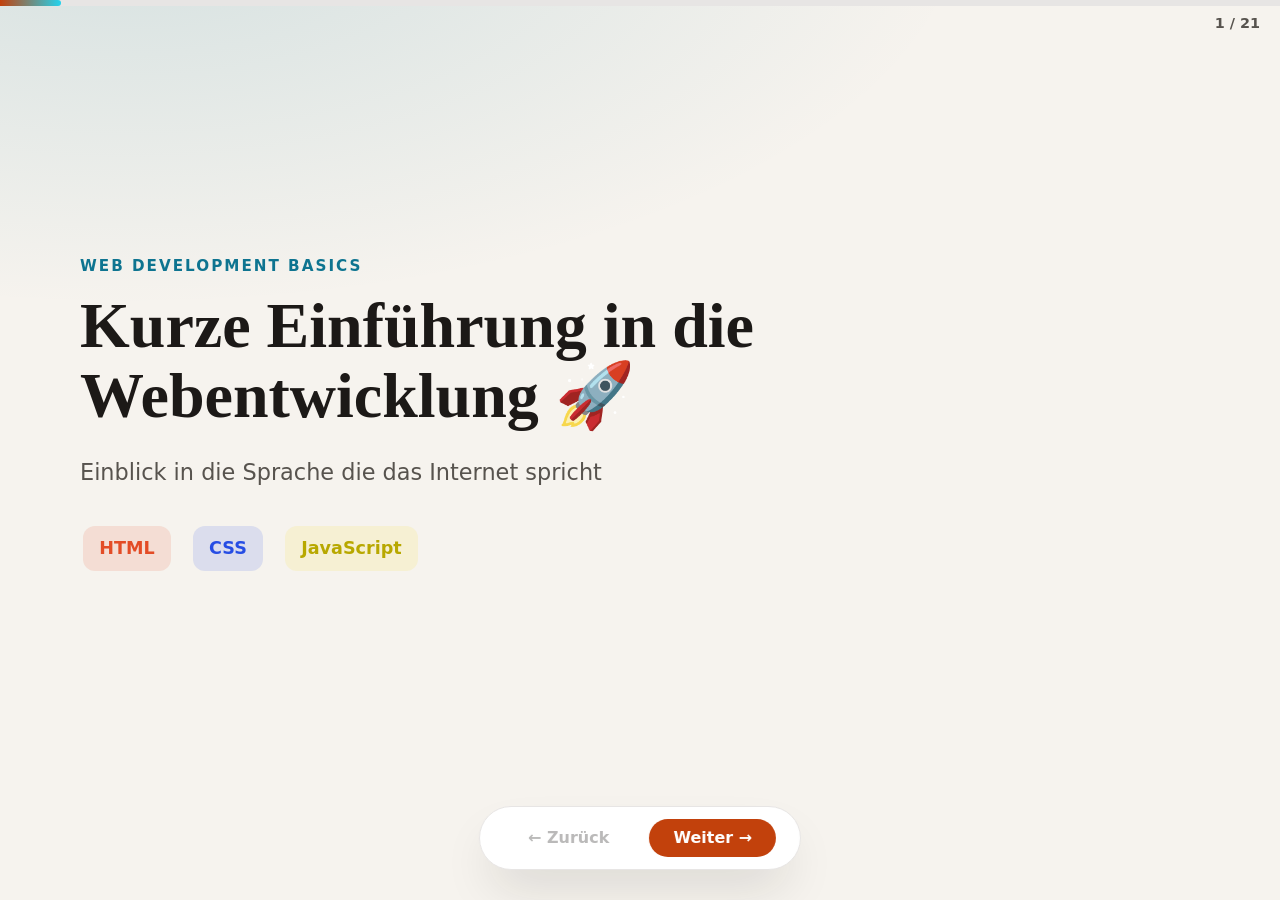
==== web_development_basics.html @ 0b171f01 "add web development basics" ====
<!DOCTYPE html>
<html lang="de">
<head>
    <meta charset="UTF-8">
    <meta name="viewport" content="width=device-width, initial-scale=1.0">
    <title>Web Dev Einführung</title>
    <link href="[fonts.googleapis.com](https://fonts.googleapis.com/css2?family=Fraunces:wght@400;700;900&family=Source+Sans+3:wght@400;600;700;800&family=Fira+Code:wght@400;500&display=swap)" rel="stylesheet">
    <style>
        :root {
            --color-bg: #f6f3ee;
            --color-surface: #ffffff;
            --color-text: #1c1917;
            --color-muted: #57534e;
            --color-primary: #c2410c;
            --color-primary-hover: #9a3412;
            --color-accent: #0e7490;
            --color-accent-light: #22d3ee;
            --color-border: #e7e5e4;
            --color-success: #16a34a;
            --color-warning: #eab308;
            --radius: 20px;
            --radius-sm: 12px;
            --shadow: 0 25px 50px -12px rgb(28 25 23 / 15%);
            --shadow-sm: 0 10px 25px -5px rgb(28 25 23 / 10%);
            --font-display: "Fraunces", Georgia, serif;
            --font-body: "Source Sans 3", system-ui, sans-serif;
            --font-code: "Fira Code", "Courier New", monospace;
            --space: clamp(1.5rem, 5vw, 3rem);
            --max: 70rem;
        }

        @media (prefers-color-scheme: dark) {
            :root {
                --color-bg: #1c1917;
                --color-surface: #292524;
                --color-text: #fafaf9;
                --color-muted: #a8a29e;
                --color-primary: #fb923c;
                --color-accent: #0e7490;
                --color-accent-light: #22d3ee;
                --color-border: #44403c;
            }
        }

        * {
            box-sizing: border-box;
        }

        body {
            margin: 0;
            min-height: 100vh;
            font-family: var(--font-body);
            font-size: 1.2rem;
            line-height: 1.6;
            color: var(--color-text);
            background: radial-gradient(120% 80% at 10% -10%, rgb(14 116 144 / 15%), transparent 55%), var(--color-bg);
            overflow: hidden;
        }

        .card-fancy > button {
            &:hover {
                transform: scale(1.05);
                transition: transform 0.3s ease;
                box-shadow: rgba(0, 0, 0, 0.35) 0px 5px 15px;
            }
        }

        /* Progress Bar */
        .progress-container {
            position: fixed;
            top: 0;
            left: 0;
            right: 0;
            height: 6px;
            background: var(--color-border);
            z-index: 1000;
        }

        .progress-bar {
            height: 100%;
            background: linear-gradient(90deg, var(--color-primary), var(--color-accent-light));
            transition: width 0.4s cubic-bezier(0.4, 0, 0.2, 1);
            border-radius: 0 3px 3px 0;
        }

        .progress-text {
            position: fixed;
            top: 12px;
            right: 20px;
            font-size: 0.9rem;
            font-weight: 700;
            color: var(--color-muted);
            z-index: 1000;
        }

        .slide-container {
            height: 100vh;
            display: flex;
            align-items: center;
            justify-content: center;
            padding: var(--space);
            padding-bottom: 120px;
        }

        .slide {
            display: none;
            width: min(100%, var(--max));
            max-height: calc(100vh - 180px);
            overflow-y: auto;
            animation: slideUp 0.5s cubic-bezier(0.2, 0.8, 0.2, 1);
        }

        .slide.active { 
            display: block; 
        }

        .slide::-webkit-scrollbar {
            width: 8px;
        }

        .slide::-webkit-scrollbar-track {
            background: transparent;
        }

        .slide::-webkit-scrollbar-thumb {
            background: var(--color-border);
            border-radius: 4px;
        }

        @keyframes slideUp {
            from { opacity: 0; transform: translateY(30px); }
            to { opacity: 1; transform: translateY(0); }
        }

        h1 { 
            font-family: var(--font-display); 
            font-size: clamp(2.5rem, 8vw, 4rem); 
            line-height: 1.1; 
            margin: 0 0 1.5rem 0;
            font-weight: 900;
        }

        h2 { 
            font-family: var(--font-display); 
            font-size: clamp(1.8rem, 5vw, 2.5rem); 
            margin: 0 0 1.5rem 0; 
            color: var(--color-primary);
            font-weight: 700;
        }

        h3 { 
            font-size: 1.4rem; 
            margin: 0 0 0.75rem 0;
            font-weight: 700;
        }

        p {
            margin: 0 0 1rem 0;
        }

        .eyebrow { 
            color: var(--color-accent); 
            font-weight: 800; 
            text-transform: uppercase; 
            font-size: 0.95rem; 
            letter-spacing: 2px; 
            margin-bottom: 0.75rem; 
            display: block; 
        }

        /* Code Blocks */
        .code-block {
            background: #1e1e1e;
            color: #e0e0e0;
            border-radius: var(--radius-sm);
            padding: 1.25rem 1.5rem;
            font-family: var(--font-code);
            font-size: 0.95rem;
            line-height: 1.6;
            margin: 1rem 0;
            box-shadow: var(--shadow-sm);
            border-left: 5px solid var(--color-accent);
            text-align: left;
            overflow-x: auto;
            white-space: pre-wrap;
            word-break: break-word;
        }

        .code-block.html { border-left-color: #e34c26; }
        .code-block.css { border-left-color: #264de4; }
        .code-block.js { border-left-color: #f7df1e; }

        .code-inline {
            background: rgba(14, 116, 144, 0.15);
            color: var(--color-accent);
            padding: 0.15rem 0.5rem;
            border-radius: 6px;
            font-family: var(--font-code);
            font-size: 0.9em;
        }

        /* Syntax Highlighting */
        .tag { color: #569cd6; }
        .attr { color: #9cdcfe; }
        .string { color: #ce9178; }
        .comment { color: #6a9955; font-style: italic; }
        .keyword { color: #c586c0; }
        .function { color: #dcdcaa; }
        .variable { color: #9cdcfe; }
        .property { color: #4fc1ff; }
        .number { color: #b5cea8; }
        .operator { color: #d4d4d4; }

        /* Grid Layouts */
        .grid { 
            display: grid; 
            grid-template-columns: repeat(auto-fit, minmax(280px, 1fr)); 
            gap: 1.5rem; 
        }

        .grid-3 {
            display: grid;
            grid-template-columns: repeat(3, 1fr);
            gap: 1rem;
        }

        @media (max-width: 768px) {
            .grid-3 {
                grid-template-columns: 1fr;
            }
        }

        /* Cards */
        .card { 
            background: var(--color-surface); 
            padding: 1.5rem; 
            border-radius: var(--radius); 
            border: 1px solid var(--color-border); 
            box-shadow: var(--shadow-sm);
        }

        .card-highlight {
            border-top: 4px solid var(--color-primary);
        }

        .card-accent {
            border-left: 4px solid var(--color-accent);
        }

        /* Tag Pills */
        .tag-pill {
            display: inline-block;
            padding: 0.3rem 0.8rem;
            border-radius: 999px;
            font-size: 0.85rem;
            font-weight: 700;
            margin: 0.2rem;
        }

        .tag-html { background: #e34c2620; color: #e34c26; }
        .tag-css { background: #264de420; color: #264de4; }
        .tag-js { background: #f7df1e20; color: #b8a800; }

        /* Icon Boxes */
        .icon-box {
            width: 50px;
            height: 50px;
            border-radius: 12px;
            display: flex;
            align-items: center;
            justify-content: center;
            font-size: 1.5rem;
            margin-bottom: 1rem;
        }

        .icon-html { background: linear-gradient(135deg, #e34c26, #f06529); }
        .icon-css { background: linear-gradient(135deg, #264de4, #2965f1); }
        .icon-js { background: linear-gradient(135deg, #f7df1e, #e8d21d); }
        .icon-browser { background: linear-gradient(135deg, var(--color-accent), var(--color-accent-light)); }

        /* Comparison Cards */
        .comparison {
            display: grid;
            grid-template-columns: 1fr auto 1fr;
            gap: 1.5rem;
            align-items: center;
        }

        .comparison-arrow {
            font-size: 2rem;
            color: var(--color-primary);
        }

        @media (max-width: 768px) {
            .comparison {
                grid-template-columns: 1fr;
            }
            .comparison-arrow {
                transform: rotate(90deg);
                justify-self: center;
            }
        }

        /* Timeline */
        .timeline {
            position: relative;
            padding-left: 2rem;
        }

        .timeline::before {
            content: '';
            position: absolute;
            left: 0;
            top: 0;
            bottom: 0;
            width: 3px;
            background: linear-gradient(to bottom, var(--color-primary), var(--color-accent));
            border-radius: 3px;
        }

        .timeline-item {
            position: relative;
            padding-bottom: 1.5rem;
        }

        .timeline-item::before {
            content: '';
            position: absolute;
            left: -2rem;
            top: 0.5rem;
            width: 12px;
            height: 12px;
            background: var(--color-surface);
            border: 3px solid var(--color-primary);
            border-radius: 50%;
            transform: translateX(-4.5px);
        }

        .timeline-year {
            font-weight: 800;
            color: var(--color-primary);
            font-size: 1rem;
        }

        /* Flow Diagram */
        .flow {
            display: flex;
            align-items: center;
            justify-content: center;
            gap: 0.75rem;
            flex-wrap: wrap;
            margin: 1.5rem 0;
        }

        .flow-box {
            background: var(--color-surface);
            border: 2px solid var(--color-border);
            padding: 0.75rem 1.25rem;
            border-radius: var(--radius-sm);
            font-weight: 700;
            text-align: center;
        }

        .flow-box.highlight {
            border-color: var(--color-primary);
            background: rgba(194, 65, 12, 0.1);
        }

        .flow-arrow {
            color: var(--color-accent);
            font-size: 1.5rem;
        }

        /* Lists */
        .feature-list {
            list-style: none;
            padding: 0;
            margin: 1rem 0;
        }

        .feature-list li {
            padding: 0.5rem 0;
            padding-left: 2rem;
            position: relative;
        }

        .feature-list li::before {
            content: '✓';
            position: absolute;
            left: 0;
            color: var(--color-success);
            font-weight: 700;
        }

        /* Navigation Controls */
        .controls {
            position: fixed;
            bottom: 30px;
            left: 50%;
            transform: translateX(-50%);
            display: flex;
            gap: 1rem;
            background: var(--color-surface);
            backdrop-filter: blur(10px);
            padding: 0.75rem 1.5rem;
            border-radius: 999px;
            box-shadow: var(--shadow);
            border: 1px solid var(--color-border);
            z-index: 1000;
        }

        .btn { 
            font-size: 1rem; 
            padding: 0.6rem 1.5rem; 
            border-radius: 999px; 
            border: none; 
            cursor: pointer; 
            font-weight: 700; 
            font-family: var(--font-body);
            transition: all 0.3s ease;
            display: flex;
            align-items: center;
            gap: 0.5rem;
        }

        .btn-primary { 
            background: var(--color-primary); 
            color: white; 
        }

        .btn-primary:hover:not(:disabled) {
            background: var(--color-primary-hover);
            transform: translateY(-2px);
        }

        .btn-ghost { 
            background: transparent; 
            color: var(--color-text); 
        }

        .btn-ghost:hover:not(:disabled) {
            background: var(--color-border);
        }

        .btn:disabled {
            opacity: 0.3;
            cursor: not-allowed;
        }

        /* Intro Decoration */
        .intro-decoration {
            display: flex;
            gap: 1rem;
            margin-top: 2rem;
        }

        .intro-decoration span {
            padding: 0.5rem 1rem;
            border-radius: var(--radius-sm);
            font-weight: 700;
            font-size: 1.1rem;
        }

        /* Table Styles */
        .styled-table {
            width: 100%;
            border-collapse: collapse;
            margin: 1rem 0;
            font-size: 0.95rem;
        }

        .styled-table th,
        .styled-table td {
            padding: 0.75rem 1rem;
            text-align: left;
            border-bottom: 1px solid var(--color-border);
        }

        .styled-table th {
            background: var(--color-primary);
            color: white;
            font-weight: 700;
        }

        .styled-table tr:hover {
            background: rgba(14, 116, 144, 0.05);
        }

        /* Emoji Icons */
        .emoji-icon {
            font-size: 2rem;
            margin-bottom: 0.5rem;
            display: block;
        }

        /* Section Divider */
        .section-intro {
            text-align: center;
            padding: 2rem 0;
        }

        .section-intro .emoji-icon {
            font-size: 4rem;
        }

        /* Two Column Layout */
        .two-col {
            display: grid;
            grid-template-columns: 1fr 1fr;
            gap: 2rem;
            align-items: start;
        }

        @media (max-width: 768px) {
            .two-col {
                grid-template-columns: 1fr;
            }
        }

        /* Alert Box */
        .alert {
            padding: 1rem 1.25rem;
            border-radius: var(--radius-sm);
            margin: 1rem 0;
            display: flex;
            gap: 0.75rem;
            align-items: flex-start;
        }

        .alert-info {
            background: rgba(14, 116, 144, 0.1);
            border-left: 4px solid var(--color-accent);
        }

        .alert-tip {
            background: rgba(22, 163, 74, 0.1);
            border-left: 4px solid var(--color-success);
        }

        .alert-icon {
            font-size: 1.25rem;
            flex-shrink: 0;
        }
    </style>
</head>
<body>

    <!-- Progress Bar -->
    <div class="progress-container">
        <div class="progress-bar" id="progressBar"></div>
    </div>
    <div class="progress-text" id="progressText">1 / 20</div>

    <div class="slide-container">

        <!-- ==================== SLIDE 1: Intro ==================== -->
        <div class="slide active">
            <p class="eyebrow">Web Development Basics</p>
            <h1>Kurze Einführung in die Webentwicklung 🚀</h1>
            <p style="font-size: 1.4rem; color: var(--color-muted); max-width: 600px;">
                Einblick in die Sprache die das Internet spricht            
            </p>
            <div class="intro-decoration">
                <span class="tag-pill tag-html">HTML</span>
                <span class="tag-pill tag-css">CSS</span>
                <span class="tag-pill tag-js">JavaScript</span>
            </div>
        </div>

        <!-- ==================== SLIDE 2: Overview ==================== -->
        <div class="slide">
            <p class="eyebrow">Überblick</p>
            <h2>Die drei Säulen des Webs</h2>
            <div class="grid-3">
                <div class="card">
                    <div class="icon-box icon-html">📄</div>
                    <h3>HTML</h3>
                    <p>Das <strong>Skelett</strong> – definiert Struktur und Inhalt der Seite.</p>
                    <p style="color: var(--color-muted); font-size: 0.9rem;">„Was steht auf der Seite?"</p>
                </div>
                <div class="card">
                    <div class="icon-box icon-css">🎨</div>
                    <h3>CSS</h3>
                    <p>Das <strong>Styling</strong> – bestimmt Farben, Layouts und Animationen.</p>
                    <p style="color: var(--color-muted); font-size: 0.9rem;">„Wie sieht es aus?"</p>
                </div>
                <div class="card">
                    <div class="icon-box icon-js">⚡</div>
                    <h3>JavaScript</h3>
                    <p>Das <strong>Gehirn</strong> – macht die Seite interaktiv und dynamisch.</p>
                    <p style="color: var(--color-muted); font-size: 0.9rem;">„Was passiert beim Klick?"</p>
                </div>
            </div>
        </div>

        <!-- ==================== SLIDE 3: HTML Struktur ==================== -->
        <div class="slide">
            <p class="eyebrow">HTML Basics</p>
            <h2>Aufbau eines HTML-Dokuments</h2>
            <p>Jede Website beginnt mit dieser Grundstruktur:</p>
            <div class="code-block html"><span class="comment">&lt;!-- 1. Dokumenttyp: Sagt dem Browser "Das ist HTML5" --&gt;</span>
<span class="tag">&lt;!DOCTYPE html&gt;</span>

<span class="tag">&lt;html</span> <span class="attr">lang</span>=<span class="string">"de"</span><span class="tag">&gt;</span>

  <span class="comment">&lt;!-- 2. Head: Unsichtbare Infos für Browser & Suchmaschinen --&gt;</span>
  <span class="tag">&lt;head&gt;</span>
    <span class="tag">&lt;meta</span> <span class="attr">charset</span>=<span class="string">"UTF-8"</span><span class="tag">&gt;</span>
    <span class="tag">&lt;title&gt;</span>Meine Website<span class="tag">&lt;/title&gt;</span>
    <span class="tag">&lt;link</span> <span class="attr">rel</span>=<span class="string">"stylesheet"</span> <span class="attr">href</span>=<span class="string">"style.css"</span><span class="tag">&gt;</span>
  <span class="tag">&lt;/head&gt;</span>

  <span class="comment">&lt;!-- 3. Body: Alles, was man auf der Seite sieht --&gt;</span>
  <span class="tag">&lt;body&gt;</span>
    <span class="tag">&lt;header&gt;</span>Navigation & Logo<span class="tag">&lt;/header&gt;</span>
    <span class="tag">&lt;main&gt;</span>Hauptinhalt<span class="tag">&lt;/main&gt;</span>
    <span class="tag">&lt;footer&gt;</span>Impressum & Links<span class="tag">&lt;/footer&gt;</span>
  <span class="tag">&lt;/body&gt;</span>

<span class="tag">&lt;/html&gt;</span></div>
        </div>

        <!-- ==================== SLIDE 4: HTML Tags 1 ==================== -->
        <div class="slide">
            <p class="eyebrow">HTML Basics</p>
            <h2>Die wichtigsten HTML-Tags</h2>
            <div class="two-col">
                <div>
                    <h3>📝 Text-Elemente</h3>
                    <div class="code-block html"><span class="comment">&lt;!-- Überschriften (h1-h6) --&gt;</span>
<span class="tag">&lt;h1&gt;</span>Hauptüberschrift<span class="tag">&lt;/h1&gt;</span>
<span class="tag">&lt;h2&gt;</span>Unterüberschrift<span class="tag">&lt;/h2&gt;</span>

<span class="comment">&lt;!-- Absatz --&gt;</span>
<span class="tag">&lt;p&gt;</span>Das ist ein Textabsatz.<span class="tag">&lt;/p&gt;</span>

<span class="comment">&lt;!-- Hervorhebungen --&gt;</span>
<span class="tag">&lt;strong&gt;</span>Fett<span class="tag">&lt;/strong&gt;</span>
<span class="tag">&lt;em&gt;</span>Kursiv<span class="tag">&lt;/em&gt;</span>

<span class="comment">&lt;!-- Link --&gt;</span>
<span class="tag">&lt;a</span> <span class="attr">href</span>=<span class="string">"https://..."</span><span class="tag">&gt;</span>Klick mich<span class="tag">&lt;/a&gt;</span></div>
                </div>
                <div>
                    <h3>🖼️ Medien & Container</h3>
                    <div class="code-block html"><span class="comment">&lt;!-- Bild einfügen --&gt;</span>
<span class="tag">&lt;img</span> <span class="attr">src</span>=<span class="string">"foto.jpg"</span> <span class="attr">alt</span>=<span class="string">"Beschreibung"</span><span class="tag">&gt;</span>

<span class="comment">&lt;!-- Video einbetten --&gt;</span>
<span class="tag">&lt;video</span> <span class="attr">src</span>=<span class="string">"clip.mp4"</span> <span class="attr">controls</span><span class="tag">&gt;&lt;/video&gt;</span>

<span class="comment">&lt;!-- Container (keine Bedeutung, nur Gruppierung) --&gt;</span>
<span class="tag">&lt;div&gt;</span>
  Inhalt hier
<span class="tag">&lt;/div&gt;</span>

<span class="comment">&lt;!-- Inline-Container --&gt;</span>
<span class="tag">&lt;span&gt;</span>Text<span class="tag">&lt;/span&gt;</span></div>
                </div>
            </div>
        </div>

        <!-- ==================== SLIDE 5: HTML Tags 2 ==================== -->
        <div class="slide">
            <p class="eyebrow">HTML Basics</p>
            <h2>Listen & Tabellen</h2>
            <div class="two-col">
                <div>
                    <h3>📋 Listen</h3>
                    <div class="code-block html"><span class="comment">&lt;!-- Ungeordnete Liste (Punkte) --&gt;</span>
<span class="tag">&lt;ul&gt;</span>
  <span class="tag">&lt;li&gt;</span>Apfel<span class="tag">&lt;/li&gt;</span>
  <span class="tag">&lt;li&gt;</span>Banane<span class="tag">&lt;/li&gt;</span>
  <span class="tag">&lt;li&gt;</span>Kirsche<span class="tag">&lt;/li&gt;</span>
<span class="tag">&lt;/ul&gt;</span>

<span class="comment">&lt;!-- Geordnete Liste (Zahlen) --&gt;</span>
<span class="tag">&lt;ol&gt;</span>
  <span class="tag">&lt;li&gt;</span>Erster Schritt<span class="tag">&lt;/li&gt;</span>
  <span class="tag">&lt;li&gt;</span>Zweiter Schritt<span class="tag">&lt;/li&gt;</span>
<span class="tag">&lt;/ol&gt;</span></div>
                </div>
                <div>
                    <h3>📊 Tabellen</h3>
                    <div class="code-block html"><span class="tag">&lt;table&gt;</span>
  <span class="tag">&lt;thead&gt;</span>
    <span class="tag">&lt;tr&gt;</span>
      <span class="tag">&lt;th&gt;</span>Name<span class="tag">&lt;/th&gt;</span>
      <span class="tag">&lt;th&gt;</span>Alter<span class="tag">&lt;/th&gt;</span>
    <span class="tag">&lt;/tr&gt;</span>
  <span class="tag">&lt;/thead&gt;</span>
  <span class="tag">&lt;tbody&gt;</span>
    <span class="tag">&lt;tr&gt;</span>
      <span class="tag">&lt;td&gt;</span>Anna<span class="tag">&lt;/td&gt;</span>
      <span class="tag">&lt;td&gt;</span>25<span class="tag">&lt;/td&gt;</span>
    <span class="tag">&lt;/tr&gt;</span>
  <span class="tag">&lt;/tbody&gt;</span>
<span class="tag">&lt;/table&gt;</span></div>
                </div>
            </div>
        </div>

        <!-- ==================== SLIDE 6: HTML Formulare ==================== -->
        <div class="slide">
            <p class="eyebrow">HTML Basics</p>
            <h2>Formulare & Eingaben</h2>
            <p>So erstellst du interaktive Eingabefelder:</p>
            <div class="code-block html"><span class="tag">&lt;form</span> <span class="attr">action</span>=<span class="string">"/senden"</span> <span class="attr">method</span>=<span class="string">"POST"</span><span class="tag">&gt;</span>
  
  <span class="comment">&lt;!-- Textfeld --&gt;</span>
  <span class="tag">&lt;label</span> <span class="attr">for</span>=<span class="string">"name"</span><span class="tag">&gt;</span>Dein Name:<span class="tag">&lt;/label&gt;</span>
  <span class="tag">&lt;input</span> <span class="attr">type</span>=<span class="string">"text"</span> <span class="attr">id</span>=<span class="string">"name"</span> <span class="attr">placeholder</span>=<span class="string">"z.B. Anna"</span><span class="tag">&gt;</span>

  <span class="comment">&lt;!-- E-Mail-Feld (mit Validierung!) --&gt;</span>
  <span class="tag">&lt;input</span> <span class="attr">type</span>=<span class="string">"email"</span> <span class="attr">placeholder</span>=<span class="string">"deine@email.de"</span><span class="tag">&gt;</span>

  <span class="comment">&lt;!-- Passwort (wird versteckt) --&gt;</span>
  <span class="tag">&lt;input</span> <span class="attr">type</span>=<span class="string">"password"</span> <span class="attr">placeholder</span>=<span class="string">"Geheim..."</span><span class="tag">&gt;</span>

  <span class="comment">&lt;!-- Textarea für längere Texte --&gt;</span>
  <span class="tag">&lt;textarea</span> <span class="attr">rows</span>=<span class="string">"4"</span><span class="tag">&gt;&lt;/textarea&gt;</span>

  <span class="comment">&lt;!-- Absende-Button --&gt;</span>
  <span class="tag">&lt;button</span> <span class="attr">type</span>=<span class="string">"submit"</span><span class="tag">&gt;</span>Absenden<span class="tag">&lt;/button&gt;</span>

<span class="tag">&lt;/form&gt;</span></div>
        </div>

        <!-- ==================== SLIDE 7: CSS Intro ==================== -->
        <div class="slide">
            <div class="section-intro">
                <span class="emoji-icon">🎨</span>
                <h2>CSS – Cascading Style Sheets</h2>
                <p style="font-size: 1.3rem; color: var(--color-muted);">
                    Jetzt wird's bunt! CSS macht aus langweiligem HTML schöne Designs.
                </p>
            </div>
        </div>

        <!-- ==================== SLIDE 8: CSS Einbinden ==================== -->
        <div class="slide">
            <p class="eyebrow">CSS Basics</p>
            <h2>CSS einbinden – 3 Wege</h2>
            <div class="grid">
                <div class="card card-accent">
                    <h3>1. Externe Datei ⭐</h3>
                    <p style="color: var(--color-success); font-weight: 700;">Best Practice!</p>
                    <div class="code-block html"><span class="comment">&lt;!-- Im &lt;head&gt; --&gt;</span>
<span class="tag">&lt;link</span> <span class="attr">rel</span>=<span class="string">"stylesheet"</span> 
      <span class="attr">href</span>=<span class="string">"style.css"</span><span class="tag">&gt;</span></div>
                </div>
                <div class="card">
                    <h3>2. Im &lt;style&gt;-Tag</h3>
                    <p style="color: var(--color-muted);">Für kleine Projekte</p>
                    <div class="code-block html"><span class="tag">&lt;head&gt;</span>
  <span class="tag">&lt;style&gt;</span>
    <span class="property">body</span> { <span class="attr">color</span>: <span class="string">red</span>; }
  <span class="tag">&lt;/style&gt;</span>
<span class="tag">&lt;/head&gt;</span></div>
                </div>
                <div class="card">
                    <h3>3. Inline-Style</h3>
                    <p style="color: var(--color-warning);">Nur für Ausnahmen!</p>
                    <div class="code-block html"><span class="tag">&lt;p</span> <span class="attr">style</span>=<span class="string">"color: blue;"</span><span class="tag">&gt;</span>
  Blauer Text
<span class="tag">&lt;/p&gt;</span></div>
                </div>
            </div>
        </div>

        <!-- ==================== SLIDE 9: CSS Selektoren ==================== -->
        <div class="slide">
            <p class="eyebrow">CSS Basics</p>
            <h2>Selektoren – Elemente ansprechen</h2>
            <p>Mit Selektoren sagst du CSS, <em>welche</em> Elemente gestylt werden sollen:</p>
            <div class="code-block css"><span class="comment">/* 1. Element-Selektor: Alle &lt;p&gt;-Tags */</span>
<span class="tag">p</span> {
  <span class="property">color</span>: <span class="string">darkgray</span>;
}

<span class="comment">/* 2. Klassen-Selektor: Alle Elemente mit class="highlight" */</span>
<span class="tag">.highlight</span> {
  <span class="property">background</span>: <span class="string">yellow</span>;
}

<span class="comment">/* 3. ID-Selektor: Das EINE Element mit id="logo" */</span>
<span class="tag">#logo</span> {
  <span class="property">width</span>: <span class="number">100px</span>;
}

<span class="comment">/* 4. Kombiniert: Nur &lt;a&gt; innerhalb von &lt;nav&gt; */</span>
<span class="tag">nav a</span> {
  <span class="property">text-decoration</span>: <span class="string">none</span>;
}

<span class="comment">/* 5. Pseudo-Klasse: Beim Hover */</span>
<span class="tag">button:hover</span> {
  <span class="property">transform</span>: <span class="string">scale(1.1)</span>;
}</div>
        </div>

        <!-- ==================== SLIDE 10: CSS Wichtige Properties ==================== -->
        <div class="slide">
            <p class="eyebrow">CSS Basics</p>
            <h2>Die wichtigsten CSS-Eigenschaften</h2>
            <div class="two-col">
                <div>
                    <h3>🎨 Farben & Text</h3>
                    <div class="code-block css"><span class="property">color</span>: <span class="string">#333</span>;          <span class="comment">/* Textfarbe */</span>
<span class="property">background</span>: <span class="string">#f0f0f0</span>;   <span class="comment">/* Hintergrund */</span>
<span class="property">font-size</span>: <span class="number">18px</span>;       <span class="comment">/* Schriftgröße */</span>
<span class="property">font-weight</span>: <span class="string">bold</span>;     <span class="comment">/* Fett */</span>
<span class="property">text-align</span>: <span class="string">center</span>;   <span class="comment">/* Zentrierung */</span></div>
                    <h3 style="margin-top: 1.5rem;">📦 Box-Modell</h3>
                    <div class="code-block css"><span class="property">width</span>: <span class="number">300px</span>;          <span class="comment">/* Breite */</span>
<span class="property">padding</span>: <span class="number">20px</span>;         <span class="comment">/* Innenabstand */</span>
<span class="property">margin</span>: <span class="number">10px</span>;          <span class="comment">/* Außenabstand */</span>
<span class="property">border</span>: <span class="number">2px</span> <span class="string">solid</span> <span class="string">#000</span>; <span class="comment">/* Rahmen */</span>
<span class="property">border-radius</span>: <span class="number">10px</span>;  <span class="comment">/* Runde Ecken */</span></div>
                </div>
                <div>
                    <h3>✨ Layout & Effekte</h3>
                    <div class="code-block css"><span class="comment">/* Flexbox (für Layouts!) */</span>
<span class="property">display</span>: <span class="string">flex</span>;
<span class="property">justify-content</span>: <span class="string">center</span>;
<span class="property">align-items</span>: <span class="string">center</span>;
<span class="property">gap</span>: <span class="number">20px</span>;

<span class="comment">/* Schatten */</span>
<span class="property">box-shadow</span>: <span class="number">0</span> <span class="number">4px</span> <span class="number">15px</span> <span class="string">rgba(0,0,0,0.1)</span>;

<span class="comment">/* Animationen */</span>
<span class="property">transition</span>: <span class="string">all 0.3s ease</span>;

<span class="comment">/* Transparenz */</span>
<span class="property">opacity</span>: <span class="number">0.8</span>;</div>
                </div>
            </div>
        </div>

        <!-- ==================== SLIDE 11: CSS Beispiel ==================== -->
        <div class="slide">
            <p class="eyebrow">CSS in Aktion</p>
            <h2>Vorher → Nachher</h2>
            <div class="comparison">
                <div class="card" style="text-align: center;">
                    <p style="color: var(--color-muted); font-size: 0.9rem; margin-bottom: 1rem;">Nur HTML:</p>
                    <div style="text-align: left; font-family: serif;">
                        <img src="5ffc420c-304b-4d32-b714-e9071673ae30.jpeg" style="width: 50px; border-radius: 0;">
                        <h3 style="margin: 0.5rem 0 0 0; font-weight: normal;">Luisa Bräuer</h3>
                        <p style="margin: 0;">Web Designerin</p>
                        <button style="margin-top: 0.5rem;">Kontakt</button>
                    </div>
                </div>
                <span class="comparison-arrow">→</span>
                <div class="card card-fancy" style="text-align: center; background: linear-gradient(135deg, #667eea 0%, #764ba2 100%); color: white; border: none;">
                    <p style="font-size: 0.9rem; opacity: 0.8; margin-bottom: 1rem;">Mit CSS:</p>
                    <img src="5ffc420c-304b-4d32-b714-e9071673ae30.jpeg" style="width: 80px; border-radius: 50%; border: 4px solid white; box-shadow: 0 8px 20px rgba(0,0,0,0.2);">
                    <h3 style="margin: 1rem 0 0.25rem 0;">Luisa Bräuer</h3>
                    <p style="margin: 0; opacity: 0.9; font-size: 0.9rem;">✨ Web Designerin</p>
                    <button style="margin-top: 1rem; background: white; color: #764ba2; border: none; padding: 0.6rem 1.5rem; border-radius: 999px; font-weight: 700; cursor: pointer;">Kontakt</button>
                </div>
            </div>
        </div>

        <!-- ==================== SLIDE 12: JavaScript Intro ==================== -->
        <div class="slide">
            <div class="section-intro">
                <span class="emoji-icon">⚡</span>
                <h2>JavaScript – Die Programmiersprache des Webs</h2>
                <p style="font-size: 1.3rem; color: var(--color-muted);">
                    Mach deine Website lebendig – mit Logik, Interaktion und Dynamik.
                </p>
            </div>
        </div>

        <!-- ==================== SLIDE 13: JS Einbinden ==================== -->
        <div class="slide">
            <p class="eyebrow">JavaScript Basics</p>
            <h2>JavaScript einbinden</h2>
            <div class="grid">
                <div class="card card-accent">
                    <h3>Externe Datei ⭐</h3>
                    <p style="color: var(--color-success); font-weight: 700;">Empfohlen!</p>
                    <div class="code-block html"><span class="comment">&lt;!-- Am Ende des &lt;body&gt; --&gt;</span>
<span class="tag">&lt;script</span> <span class="attr">src</span>=<span class="string">"script.js"</span><span class="tag">&gt;&lt;/script&gt;</span></div>
                </div>
                <div class="card">
                    <h3>Im &lt;script&gt;-Tag</h3>
                    <div class="code-block html"><span class="tag">&lt;script&gt;</span>
  <span class="function">console</span>.<span class="property">log</span>(<span class="string">'Hallo Welt!'</span>);
<span class="tag">&lt;/script&gt;</span></div>
                </div>
            </div>
            <div class="alert alert-tip" style="margin-top: 1.5rem;">
                <span class="alert-icon">💡</span>
                <div>
                    <strong>Tipp:</strong> Öffne die Browser-Konsole mit <code class="code-inline">F12</code> → „Console", um <code class="code-inline">console.log()</code> Ausgaben zu sehen!
                </div>
            </div>
        </div>

        <!-- ==================== SLIDE 14: JS Grundkonzepte ==================== -->
        <div class="slide">
            <p class="eyebrow">JavaScript Basics</p>
            <h2>Grundlegende Programmierkonzepte</h2>
            <div class="code-block js"><span class="comment">// 1. VARIABLEN - Speichern von Werten</span>
<span class="keyword">let</span> <span class="variable">name</span> = <span class="string">"Anna"</span>;           <span class="comment">// Kann sich ändern</span>
<span class="keyword">const</span> <span class="variable">PI</span> = <span class="number">3.14159</span>;           <span class="comment">// Bleibt konstant</span>

<span class="comment">// 2. DATENTYPEN</span>
<span class="keyword">let</span> <span class="variable">zahl</span> = <span class="number">42</span>;                 <span class="comment">// Number</span>
<span class="keyword">let</span> <span class="variable">text</span> = <span class="string">"Hallo"</span>;            <span class="comment">// String</span>
<span class="keyword">let</span> <span class="variable">istWahr</span> = <span class="keyword">true</span>;            <span class="comment">// Boolean (true/false)</span>
<span class="keyword">let</span> <span class="variable">liste</span> = [<span class="string">"a"</span>, <span class="string">"b"</span>, <span class="string">"c"</span>];   <span class="comment">// Array (Liste)</span>
<span class="keyword">let</span> <span class="variable">person</span> = {                  <span class="comment">// Object</span>
  <span class="property">name</span>: <span class="string">"Anna"</span>,
  <span class="property">alter</span>: <span class="number">25</span>
};

<span class="comment">// 3. FUNKTIONEN - Wiederverwendbarer Code</span>
<span class="keyword">function</span> <span class="function">sagHallo</span>(<span class="variable">name</span>) {
  <span class="keyword">return</span> <span class="string">"Hallo, "</span> + <span class="variable">name</span> + <span class="string">"!"</span>;
}

<span class="function">console</span>.<span class="property">log</span>(<span class="function">sagHallo</span>(<span class="string">"Welt"</span>));  <span class="comment">// → "Hallo, Welt!"</span></div>
        </div>

        <!-- ==================== SLIDE 15: JS Kontrollstrukturen ==================== -->
        <div class="slide">
            <p class="eyebrow">JavaScript Basics</p>
            <h2>Bedingungen & Schleifen</h2>
            <div class="two-col">
                <div>
                    <h3>🔀 If / Else</h3>
                    <div class="code-block js"><span class="keyword">let</span> <span class="variable">alter</span> = <span class="number">18</span>;

<span class="keyword">if</span> (<span class="variable">alter</span> >= <span class="number">18</span>) {
  <span class="function">console</span>.<span class="property">log</span>(<span class="string">"Volljährig! 🎉"</span>);
} <span class="keyword">else</span> {
  <span class="function">console</span>.<span class="property">log</span>(<span class="string">"Noch nicht 18."</span>);
}</div>
                </div>
                <div>
                    <h3>🔄 Schleifen</h3>
                    <div class="code-block js"><span class="comment">// For-Schleife</span>
<span class="keyword">for</span> (<span class="keyword">let</span> <span class="variable">i</span> = <span class="number">0</span>; <span class="variable">i</span> < <span class="number">5</span>; <span class="variable">i</span>++) {
  <span class="function">console</span>.<span class="property">log</span>(<span class="variable">i</span>);  <span class="comment">// 0,1,2,3,4</span>
}

<span class="comment">// Über Array iterieren</span>
<span class="keyword">const</span> <span class="variable">farben</span> = [<span class="string">"rot"</span>, <span class="string">"grün"</span>, <span class="string">"blau"</span>];

<span class="variable">farben</span>.<span class="function">forEach</span>(<span class="variable">farbe</span> => {
  <span class="function">console</span>.<span class="property">log</span>(<span class="variable">farbe</span>);
});</div>
                </div>
            </div>
        </div>

        <!-- ==================== SLIDE 16: JS DOM ==================== -->
        <div class="slide">
            <p class="eyebrow">JavaScript Basics</p>
            <h2>Das DOM – Elemente manipulieren</h2>
            <p>Mit JavaScript kannst du HTML-Elemente finden, ändern und auf Aktionen reagieren:</p>
            <div class="code-block js"><span class="comment">// 1. ELEMENT FINDEN</span>
<span class="keyword">const</span> <span class="variable">button</span> = <span class="variable">document</span>.<span class="function">querySelector</span>(<span class="string">'.mein-button'</span>);
<span class="keyword">const</span> <span class="variable">alleCards</span> = <span class="variable">document</span>.<span class="function">querySelectorAll</span>(<span class="string">'.card'</span>);
<span class="keyword">const</span> <span class="variable">logo</span> = <span class="variable">document</span>.<span class="function">getElementById</span>(<span class="string">'logo'</span>);

<span class="comment">// 2. INHALT ÄNDERN</span>
<span class="variable">button</span>.<span class="property">textContent</span> = <span class="string">'Neuer Text'</span>;
<span class="variable">button</span>.<span class="property">innerHTML</span> = <span class="string">'&lt;strong&gt;Fetter Text&lt;/strong&gt;'</span>;

<span class="comment">// 3. STYLING ÄNDERN</span>
<span class="variable">button</span>.<span class="property">style</span>.<span class="property">backgroundColor</span> = <span class="string">'coral'</span>;
<span class="variable">button</span>.<span class="property">classList</span>.<span class="function">add</span>(<span class="string">'aktiv'</span>);
<span class="variable">button</span>.<span class="property">classList</span>.<span class="function">toggle</span>(<span class="string">'versteckt'</span>);

<span class="comment">// 4. AUF EVENTS REAGIEREN</span>
<span class="variable">button</span>.<span class="function">addEventListener</span>(<span class="string">'click'</span>, () => {
  <span class="function">alert</span>(<span class="string">'Button wurde geklickt!'</span>);
});</div>
        </div>

        <!-- ==================== SLIDE 17: Moderne Webentwicklung ==================== -->
        <div class="slide">
            <p class="eyebrow">Modern Web Development</p>
            <h2>Die Evolution des Webs</h2>
            <div class="timeline">
                <div class="timeline-item">
                    <span class="timeline-year">1990er</span>
                    <p><strong>Statische Seiten</strong> – Nur HTML, jede Seite einzeln geschrieben</p>
                </div>
                <div class="timeline-item">
                    <span class="timeline-year">2000er</span>
                    <p><strong>PHP & jQuery</strong> – Dynamische Inhalte, einfachere DOM-Manipulation</p>
                </div>
                <div class="timeline-item">
                    <span class="timeline-year">2010er</span>
                    <p><strong>SPA-Frameworks</strong> – Angular, React, Vue: Apps im Browser</p>
                </div>
                <div class="timeline-item">
                    <span class="timeline-year">Heute</span>
                    <p><strong>Full-Stack Frameworks</strong> – Next.js, Nuxt, SvelteKit: Beste aus beiden Welten</p>
                </div>
            </div>
        </div>

        <!-- ==================== SLIDE 18: Frameworks ==================== -->
        <div class="slide">
            <p class="eyebrow">Modern Web Development</p>
            <h2>React & Next.js</h2>
            <div class="two-col">
                <div>
                    <h3>⚛️ React</h3>
                    <p>Eine JavaScript-Bibliothek für wiederverwendbare UI-Komponenten:</p>
                    <div class="code-block js"><span class="comment">// Eine React-Komponente</span>
<span class="keyword">function</span> <span class="function">Greeting</span>({ <span class="variable">name</span> }) {
  <span class="keyword">return</span> (
    &lt;<span class="tag">div</span>&gt;
      &lt;<span class="tag">h1</span>&gt;Hallo, {<span class="variable">name</span>}!&lt;/<span class="tag">h1</span>&gt;
      &lt;<span class="tag">p</span>&gt;Willkommen zurück 👋&lt;/<span class="tag">p</span>&gt;
    &lt;/<span class="tag">div</span>&gt;
  );
}

<span class="comment">// Verwendung:</span>
&lt;<span class="function">Greeting</span> <span class="attr">name</span>=<span class="string">"Anna"</span> /&gt;</div>
                </div>
                <div>
                    <h3>▲ Next.js</h3>
                    <p>Ein Framework auf React-Basis mit:</p>
                    <ul class="feature-list">
                        <li>Server-Side Rendering (SEO!)</li>
                        <li>Automatisches Routing</li>
                        <li>API-Routes im selben Projekt</li>
                        <li>Optimierte Performance</li>
                    </ul>
                    <div class="alert alert-info">
                        <span class="alert-icon">💡</span>
                        <div>Am Ende wird alles zu <strong>HTML, CSS & JS</strong> kompiliert – das Einzige, was Browser verstehen!</div>
                    </div>
                </div>
            </div>
        </div>

        <!-- ==================== SLIDE 19: Browser & Internet ==================== -->
        <div class="slide">
            <p class="eyebrow">How it Works</p>
            <h2>Wie funktioniert das Internet?</h2>
            <div class="flow">
                <div class="flow-box">👩‍💻 Du</div>
                <span class="flow-arrow">→</span>
                <div class="flow-box">🌐 Browser</div>
                <span class="flow-arrow">→</span>
                <div class="flow-box">📡 DNS</div>
                <span class="flow-arrow">→</span>
                <div class="flow-box highlight">🖥️ Server</div>
                <span class="flow-arrow">→</span>
                <div class="flow-box">📄 HTML/CSS/JS</div>
            </div>
            <div class="grid" style="margin-top: 1.5rem;">
                <div class="card">
                    <h3>🌐 Was macht der Browser?</h3>
                    <ul class="feature-list">
                        <li>Sendet HTTP-Anfragen an Server</li>
                        <li>Empfängt HTML, CSS, JS, Bilder</li>
                        <li>Parsed HTML → baut DOM-Baum</li>
                        <li>Wendet CSS an → Render Tree</li>
                        <li>Führt JavaScript aus</li>
                        <li>Zeichnet die Pixel auf dem Bildschirm</li>
                    </ul>
                </div>
                <div class="card">
                    <h3>📡 DNS – Das Telefonbuch des Internets</h3>
                    <p>Übersetzt lesbare Adressen in IP-Adressen:</p>
                    <div class="code-block">google.com → 142.250.185.78
github.com → 140.82.121.4</div>
                    <p style="margin-top: 1rem;">Jeder Server hat eine eindeutige IP-Adresse!</p>
                </div>
            </div>
        </div>

        <!-- ==================== SLIDE 20: Backend ==================== -->
        <div class="slide">
            <p class="eyebrow">Backend Basics</p>
            <h2>Frontend ↔ Backend</h2>
            <div class="flow">
                <div class="flow-box" style="background: linear-gradient(135deg, #667eea, #764ba2); color: white;">
                    🎨 Frontend<br><small>Was du siehst</small>
                </div>
                <span class="flow-arrow">⟷</span>
                <div class="flow-box" style="background: var(--color-primary); color: white;">
                    📡 API<br><small>Schnittstelle</small>
                </div>
                <span class="flow-arrow">⟷</span>
                <div class="flow-box" style="background: #1e293b; color: white;">
                    ⚙️ Backend<br><small>Server-Logik</small>
                </div>
                <span class="flow-arrow">⟷</span>
                <div class="flow-box" style="background: #16a34a; color: white;">
                    🗄️ Datenbank<br><small>Speicher</small>
                </div>
            </div>
            <div class="two-col" style="margin-top: 1.5rem;">
                <div>
                    <h3>📤 Request (Anfrage)</h3>
                    <div class="code-block js"><span class="comment">// Frontend sendet Anfrage</span>
<span class="keyword">const</span> <span class="variable">response</span> = <span class="keyword">await</span> <span class="function">fetch</span>(
  <span class="string">'https://api.example.com/users'</span>
);

<span class="keyword">const</span> <span class="variable">users</span> = <span class="keyword">await</span> <span class="variable">response</span>.<span class="function">json</span>();
<span class="function">console</span>.<span class="property">log</span>(<span class="variable">users</span>);</div>
                </div>
                <div>
                    <h3>📥 Response (Antwort)</h3>
                    <div class="code-block js"><span class="comment">// Server antwortet mit JSON</span>
{
  <span class="property">"users"</span>: [
    { <span class="property">"id"</span>: <span class="number">1</span>, <span class="property">"name"</span>: <span class="string">"Anna"</span> },
    { <span class="property">"id"</span>: <span class="number">2</span>, <span class="property">"name"</span>: <span class="string">"Ben"</span> }
  ],
  <span class="property">"total"</span>: <span class="number">2</span>
}</div>
                </div>
            </div>
        </div>

        <!-- ==================== SLIDE 21: Outro ==================== -->
        <div class="slide">
            <div class="section-intro">
                <span class="emoji-icon">🎉</span>
                <h2>Das war's – vorerst!</h2>
                <p style="font-size: 1.3rem; color: var(--color-muted); max-width: 500px; margin: 0 auto;">
                    Du kennst jetzt die Grundlagen von HTML, CSS und JavaScript – die Bausteine des Webs.
                </p>
                <div style="display: flex; justify-content: center; gap: 1rem; margin-top: 2rem; flex-wrap: wrap;">
                    <span class="tag-pill tag-html" style="font-size: 1rem; padding: 0.6rem 1.2rem;">HTML ✓</span>
                    <span class="tag-pill tag-css" style="font-size: 1rem; padding: 0.6rem 1.2rem;">CSS ✓</span>
                    <span class="tag-pill tag-js" style="font-size: 1rem; padding: 0.6rem 1.2rem;">JavaScript ✓</span>
                </div>
                <p style="margin-top: 2rem; font-weight: 700; color: var(--color-primary);">
                    Jetzt wird's praktisch! 🚀
                </p>
            </div>
        </div>

    </div>

    <!-- Navigation Controls -->
    <div class="controls">
        <button class="btn btn-ghost" id="prevBtn" disabled>
            ← Zurück
        </button>
        <button class="btn btn-primary" id="nextBtn">
            Weiter →
        </button>
    </div>

    <script>
        console.log("Hallo Welt!")
        const slides = document.querySelectorAll('.slide');
        const nextBtn = document.getElementById('nextBtn');
        const prevBtn = document.getElementById('prevBtn');
        const progressBar = document.getElementById('progressBar');
        const progressText = document.getElementById('progressText');
        let current = 0;

        function updateSlide() {
            // Update active slide
            slides.forEach((slide, index) => {
                slide.classList.toggle('active', index === current);
            });

            // Update button states
            prevBtn.disabled = current === 0;
            nextBtn.disabled = current === slides.length - 1;

            // Update button text
            if (current === slides.length - 1) {
                nextBtn.textContent = '🎉 Fertig!';
            } else {
                nextBtn.textContent = 'Weiter →';
            }

            // Update progress bar
            const progress = ((current + 1) / slides.length) * 100;
            progressBar.style.width = progress + '%';
            progressText.textContent = `${current + 1} / ${slides.length}`;
        }

        nextBtn.addEventListener('click', () => {
            if (current < slides.length - 1) {
                current++;
                updateSlide();
            }
        });

        prevBtn.addEventListener('click', () => {
            if (current > 0) {
                current--;
                updateSlide();
            }
        });

        // Keyboard navigation
        document.addEventListener('keydown', (e) => {
            if (e.key === 'ArrowRight' && current < slides.length - 1) {
                current++;
                updateSlide();
            }
            if (e.key === 'ArrowLeft' && current > 0) {
                current--;
                updateSlide();
            }
        });

        // Initialize
        updateSlide();
        
        function sagHallo(name) {
          return "Hallo, " + name + "!";
        }
    </script>
</body>
</html>
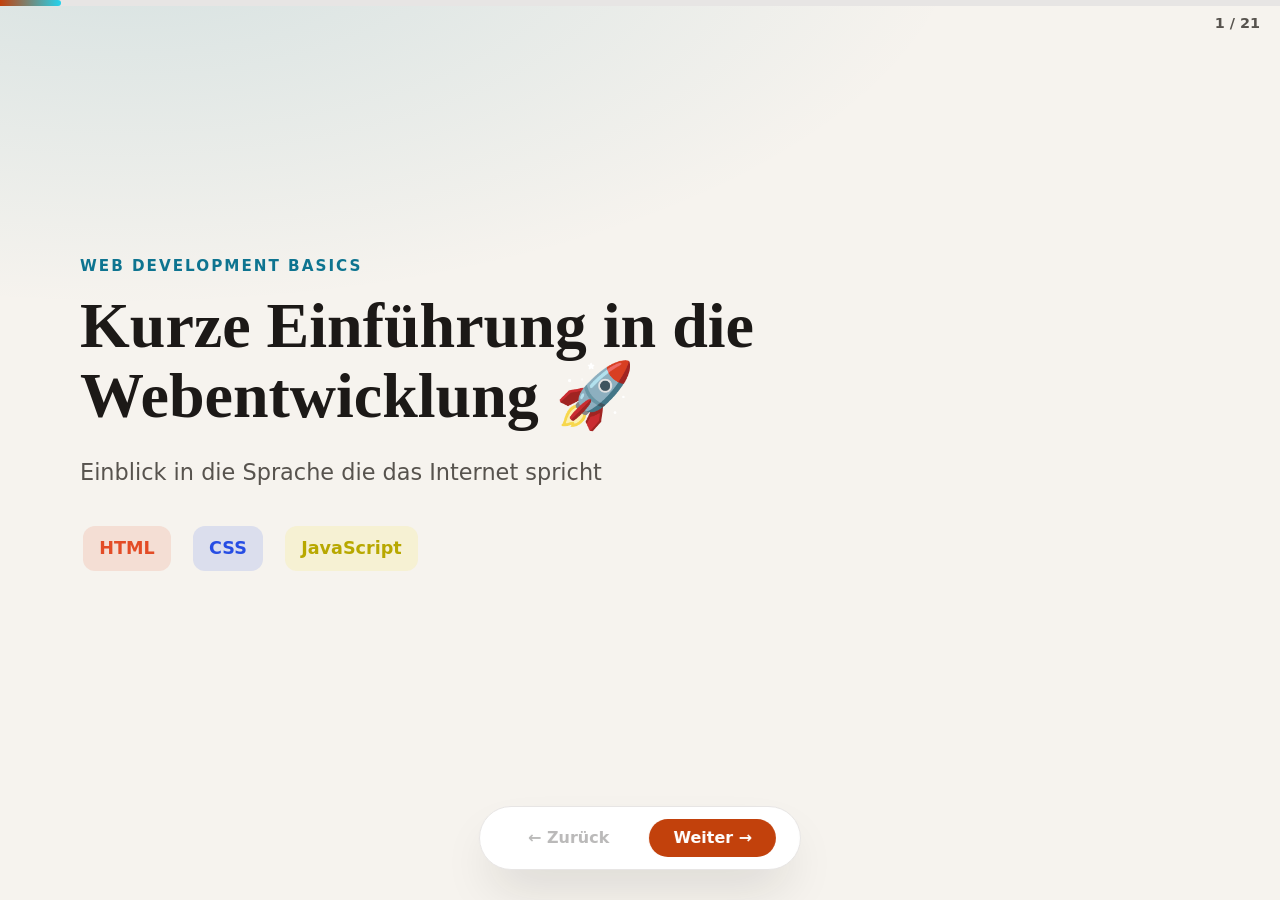
==== commit 22385214: "update tasks" ====
--- a/web_development_basics.html
+++ b/web_development_basics.html
@@ -1142,7 +1142,7 @@
                     <span class="tag-pill tag-js" style="font-size: 1rem; padding: 0.6rem 1.2rem;">JavaScript ✓</span>
                 </div>
                 <p style="margin-top: 2rem; font-weight: 700; color: var(--color-primary);">
-                    Jetzt wird's praktisch! 🚀
+                    <a href="index.html">Jetzt wird's praktisch! 🚀</a>
                 </p>
             </div>
         </div>
